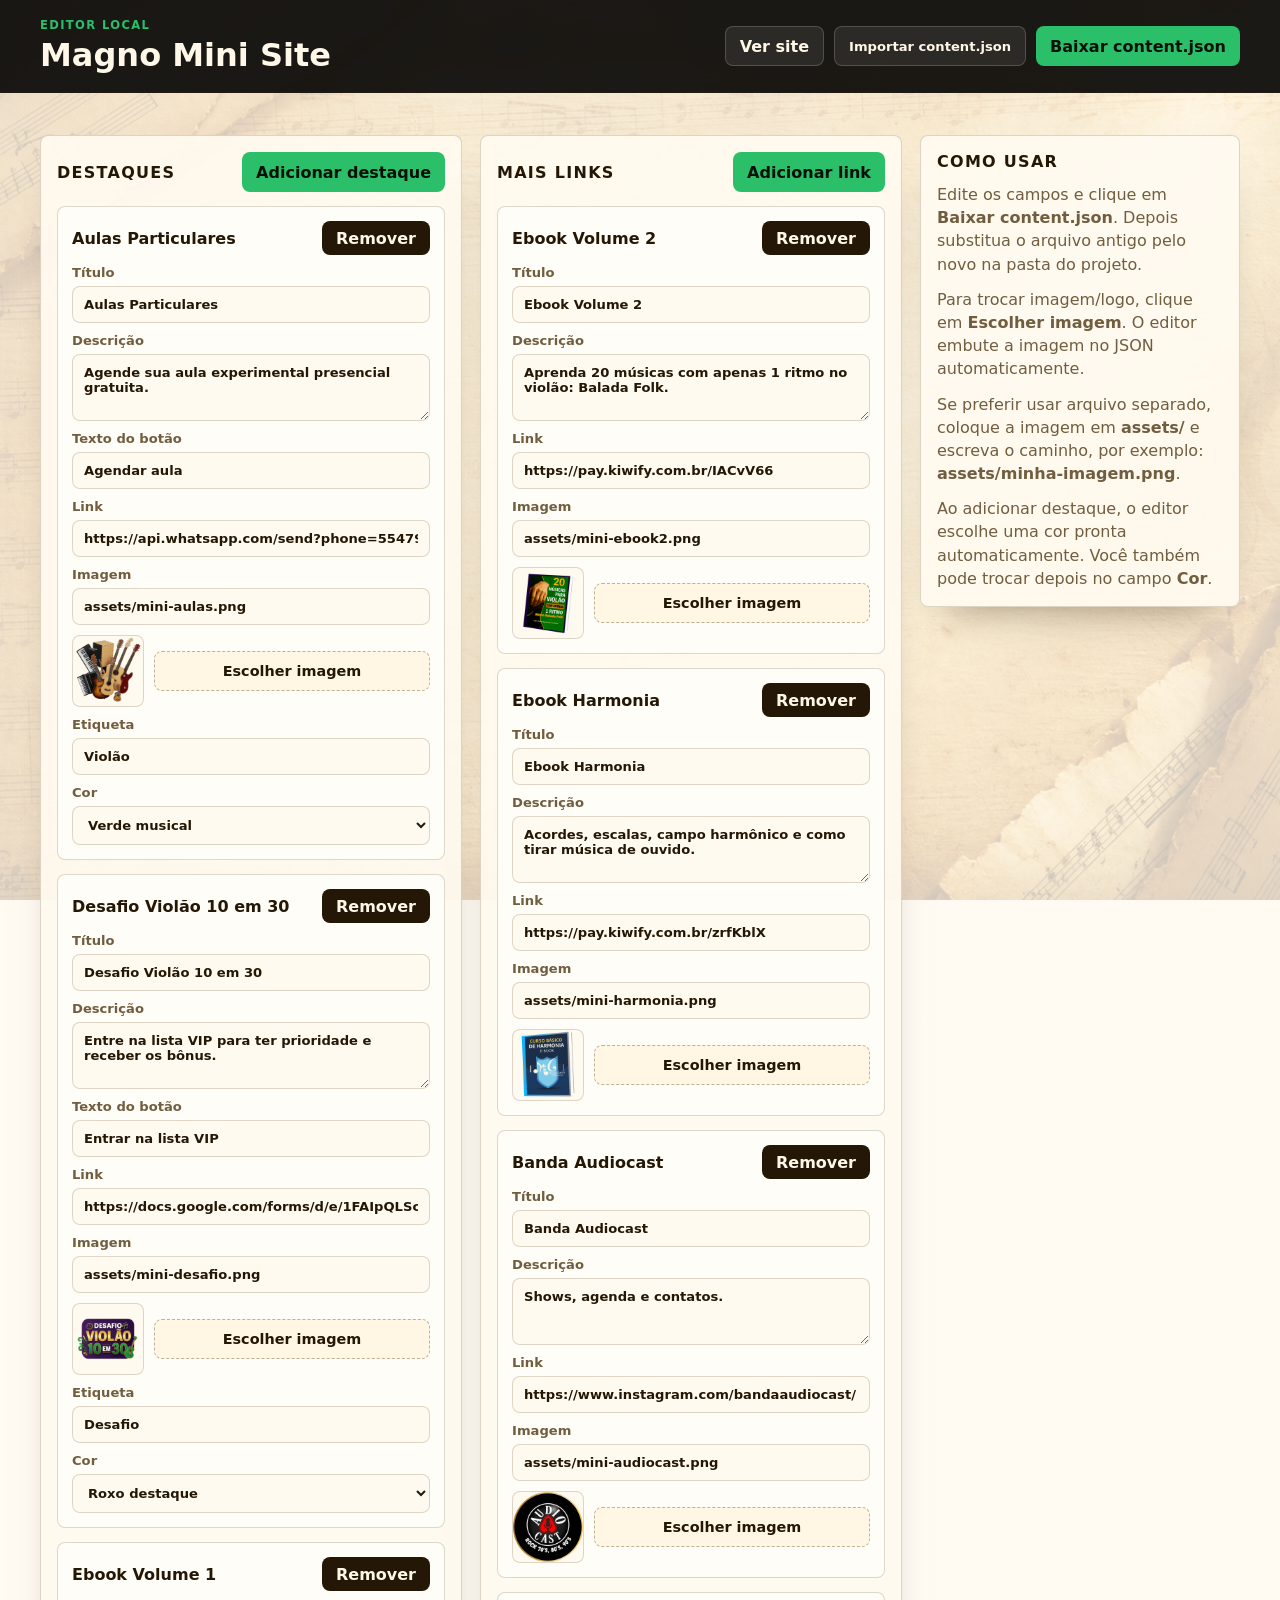
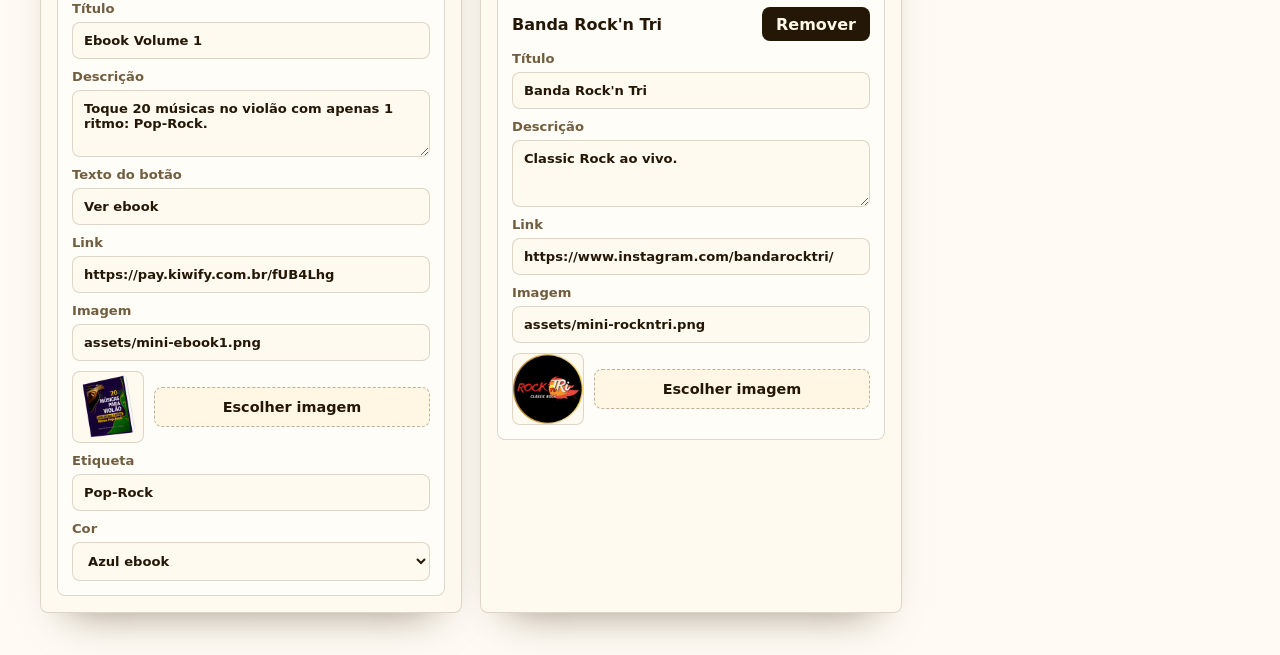
==== editor.html @ 5ca04ff6 "Cria mini-site editavel" ====
<!doctype html>
<html lang="pt-BR">
  <head>
    <meta charset="utf-8">
    <meta name="viewport" content="width=device-width, initial-scale=1">
    <title>Editor | Magno Mini Site</title>
    <link rel="stylesheet" href="editor.css">
  </head>
  <body>
    <header class="editor-header">
      <div>
        <p class="eyebrow">Editor local</p>
        <h1>Magno Mini Site</h1>
      </div>
      <div class="actions">
        <a class="ghost-button" href="index.html" target="_blank" rel="noopener noreferrer">Ver site</a>
        <label class="ghost-button file-button">Importar content.json <input id="import-json" type="file" accept="application/json,.json"></label>
        <button id="download-json" type="button">Baixar content.json</button>
      </div>
    </header>

    <main class="editor-layout">
      <p id="status-message" class="status-message" role="status"></p>

      <section class="panel">
        <div class="section-title">
          <h2>Destaques</h2>
          <button id="add-featured" type="button">Adicionar destaque</button>
        </div>
        <div id="featured-editor" class="form-list"></div>
      </section>

      <section class="panel">
        <div class="section-title">
          <h2>Mais links</h2>
          <button id="add-quick" type="button">Adicionar link</button>
        </div>
        <div id="quick-editor" class="form-list"></div>
      </section>

      <aside class="panel help-panel">
        <h2>Como usar</h2>
        <p>Edite os campos e clique em <strong>Baixar content.json</strong>. Depois substitua o arquivo antigo pelo novo na pasta do projeto.</p>
        <p>Para trocar imagem/logo, clique em <strong>Escolher imagem</strong>. O editor embute a imagem no JSON automaticamente.</p>
        <p>Se preferir usar arquivo separado, coloque a imagem em <strong>assets/</strong> e escreva o caminho, por exemplo: <strong>assets/minha-imagem.png</strong>.</p>
        <p>Ao adicionar destaque, o editor escolhe uma cor pronta automaticamente. Você também pode trocar depois no campo <strong>Cor</strong>.</p>
      </aside>
    </main>

    <template id="featured-template">
      <article class="item-card">
        <div class="item-card__top">
          <h3></h3>
          <button class="remove" type="button">Remover</button>
        </div>
        <label>Título <input data-field="title" type="text"></label>
        <label>Descrição <textarea data-field="description" rows="3"></textarea></label>
        <label>Texto do botão <input data-field="cta" type="text"></label>
        <label>Link <input data-field="url" type="url"></label>
        <label>Imagem <input data-field="image" type="text"></label>
        <div class="image-tools">
          <img class="image-preview" alt="">
          <label class="image-picker">Escolher imagem <input data-image-picker type="file" accept="image/*"></label>
        </div>
        <label>Etiqueta <input data-field="tag" type="text"></label>
        <label>Cor
          <select data-field="theme">
            <option value="green">Verde musical</option>
            <option value="purple">Roxo destaque</option>
            <option value="blue">Azul ebook</option>
            <option value="gold">Dourado premium</option>
            <option value="red">Vermelho palco</option>
            <option value="dark">Escuro premium</option>
          </select>
        </label>
      </article>
    </template>

    <template id="quick-template">
      <article class="item-card">
        <div class="item-card__top">
          <h3></h3>
          <button class="remove" type="button">Remover</button>
        </div>
        <label>Título <input data-field="title" type="text"></label>
        <label>Descrição <textarea data-field="description" rows="3"></textarea></label>
        <label>Link <input data-field="url" type="url"></label>
        <label>Imagem <input data-field="image" type="text"></label>
        <div class="image-tools">
          <img class="image-preview" alt="">
          <label class="image-picker">Escolher imagem <input data-image-picker type="file" accept="image/*"></label>
        </div>
      </article>
    </template>

    <script src="editor.js"></script>
  </body>
</html>
---- editor.css ----
:root {
  color-scheme: light;
  --bg: #f3ead7;
  --panel: #fffaf0;
  --ink: #241706;
  --muted: #715d3f;
  --line: rgba(74, 45, 9, 0.18);
  --gold: #c58a22;
  --green: #2bbf6a;
}

* {
  box-sizing: border-box;
}

body {
  margin: 0;
  font-family: Inter, ui-sans-serif, system-ui, -apple-system, BlinkMacSystemFont, "Segoe UI", sans-serif;
  background:
    linear-gradient(rgba(255, 250, 240, 0.78), rgba(255, 250, 240, 0.78)),
    url("assets/partitura-vintage-bg.png") center top / cover fixed;
  color: var(--ink);
}

button,
input,
textarea,
select {
  font: inherit;
}

.editor-header {
  position: sticky;
  top: 0;
  z-index: 10;
  display: flex;
  align-items: center;
  justify-content: space-between;
  gap: 18px;
  border-bottom: 1px solid var(--line);
  padding: 18px clamp(16px, 4vw, 40px);
  background: rgba(8, 7, 5, 0.92);
  color: #fff8e8;
  backdrop-filter: blur(14px);
}

.eyebrow,
h1,
h2,
h3,
p {
  margin: 0;
}

.eyebrow {
  color: var(--green);
  font-size: 0.72rem;
  font-weight: 900;
  letter-spacing: 0.12em;
  text-transform: uppercase;
}

h1 {
  margin-top: 4px;
  font-size: clamp(1.35rem, 3vw, 2rem);
}

.actions {
  display: flex;
  flex-wrap: wrap;
  gap: 10px;
  justify-content: flex-end;
}

button,
.ghost-button {
  min-height: 40px;
  display: inline-flex;
  align-items: center;
  justify-content: center;
  border: 0;
  border-radius: 8px;
  padding: 0 14px;
  background: var(--green);
  color: #061007;
  cursor: pointer;
  font-weight: 900;
  text-decoration: none;
}

.file-button,
.image-picker {
  cursor: pointer;
}

.file-button input,
.image-picker input {
  position: absolute;
  width: 1px;
  height: 1px;
  overflow: hidden;
  clip: rect(0, 0, 0, 0);
}

.ghost-button {
  border: 1px solid rgba(255, 255, 255, 0.18);
  background: rgba(255, 255, 255, 0.08);
  color: #fff8e8;
}

.editor-layout {
  display: grid;
  grid-template-columns: minmax(0, 1fr) minmax(0, 1fr) 320px;
  gap: 18px;
  padding: 24px clamp(16px, 4vw, 40px) 42px;
}

.status-message {
  grid-column: 1 / -1;
  min-height: 0;
  margin: 0;
  color: #155728;
  font-weight: 900;
}

.panel {
  border: 1px solid var(--line);
  border-radius: 8px;
  padding: 16px;
  background: rgba(255, 250, 240, 0.92);
  box-shadow: 0 24px 42px -28px rgba(49, 30, 8, 0.55);
}

.section-title,
.item-card__top {
  display: flex;
  align-items: center;
  justify-content: space-between;
  gap: 12px;
}

.section-title {
  margin-bottom: 14px;
}

h2 {
  font-size: 1rem;
  letter-spacing: 0.08em;
  text-transform: uppercase;
}

.form-list {
  display: grid;
  gap: 14px;
}

.item-card {
  display: grid;
  gap: 10px;
  border: 1px solid var(--line);
  border-radius: 8px;
  padding: 14px;
  background: #fffdf7;
}

.item-card h3 {
  font-size: 1rem;
}

.remove {
  min-height: 34px;
  background: #241706;
  color: #fff8e8;
}

.image-tools {
  display: grid;
  grid-template-columns: 72px 1fr;
  align-items: center;
  gap: 10px;
}

.image-preview {
  width: 72px;
  height: 72px;
  border: 1px solid var(--line);
  border-radius: 8px;
  background: #fffaf0;
  object-fit: contain;
}

.image-preview[src=""] {
  display: none;
}

.image-picker {
  min-height: 40px;
  display: inline-flex;
  align-items: center;
  justify-content: center;
  border: 1px dashed rgba(74, 45, 9, 0.35);
  border-radius: 8px;
  padding: 0 12px;
  background: #fff7e4;
  color: var(--ink);
  font-size: 0.9rem;
  font-weight: 900;
}

label {
  display: grid;
  gap: 6px;
  color: var(--muted);
  font-size: 0.82rem;
  font-weight: 800;
}

input,
textarea,
select {
  width: 100%;
  border: 1px solid var(--line);
  border-radius: 8px;
  padding: 10px 11px;
  background: #fffaf0;
  color: var(--ink);
}

textarea {
  resize: vertical;
}

.help-panel {
  position: sticky;
  top: 96px;
  align-self: start;
  display: grid;
  gap: 12px;
}

.help-panel p {
  color: var(--muted);
  line-height: 1.45;
}

@media (max-width: 980px) {
  .editor-layout {
    grid-template-columns: 1fr;
  }

  .help-panel {
    position: static;
  }
}

@media (max-width: 620px) {
  .editor-header {
    position: static;
    align-items: flex-start;
    flex-direction: column;
  }

  .actions {
    justify-content: flex-start;
  }
}
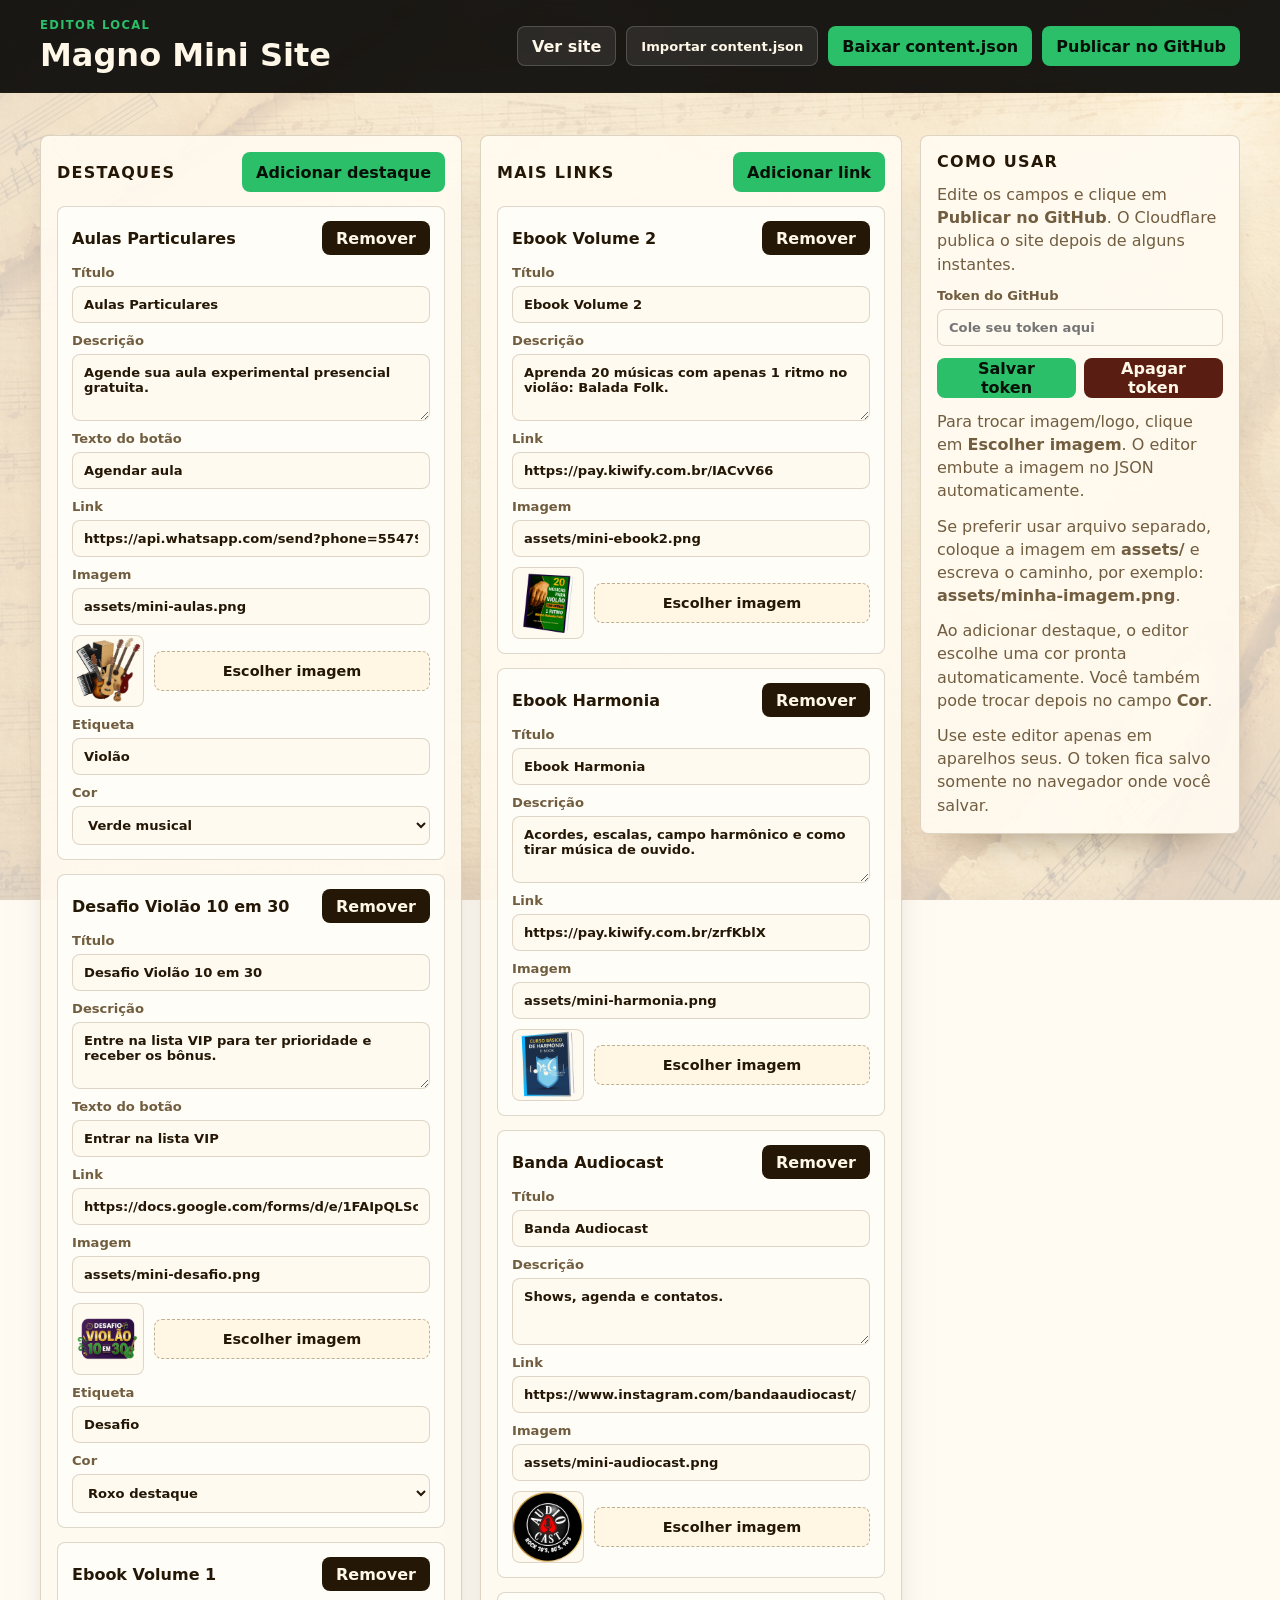
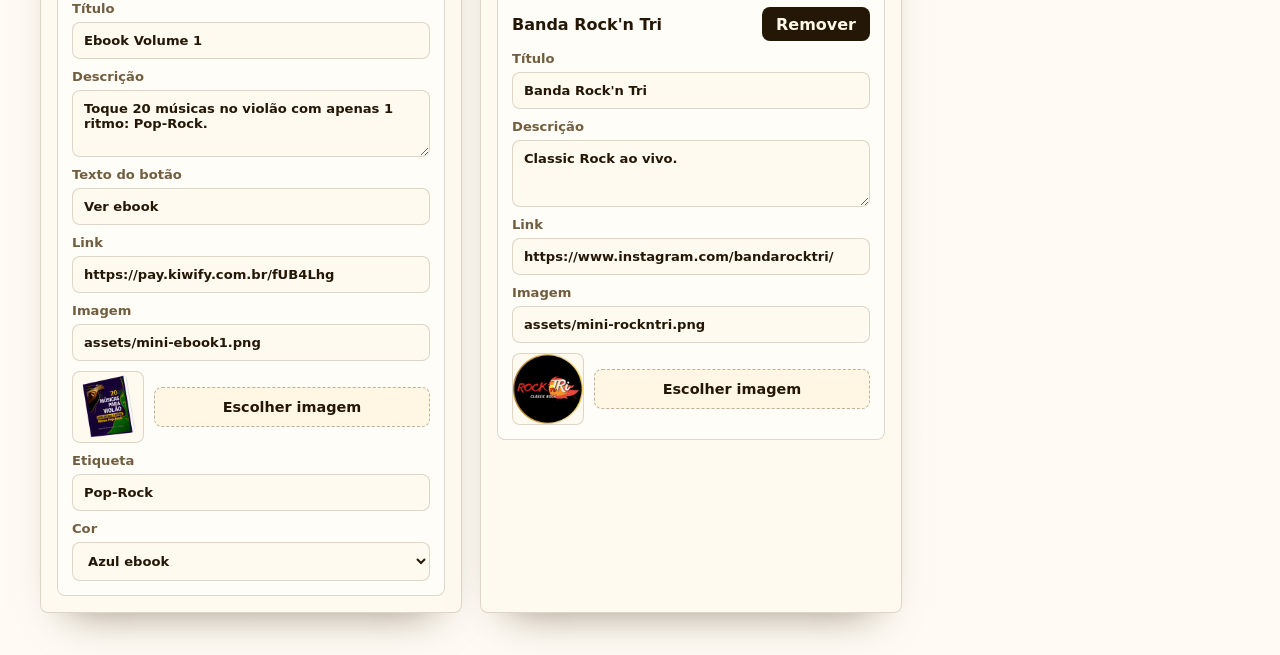
==== commit 46e03f83: "Permite publicar conteudo pelo editor online" ====
--- a/editor.html
+++ b/editor.html
@@ -3,6 +3,7 @@
   <head>
     <meta charset="utf-8">
     <meta name="viewport" content="width=device-width, initial-scale=1">
+    <meta name="robots" content="noindex">
     <title>Editor | Magno Mini Site</title>
     <link rel="stylesheet" href="editor.css">
   </head>
@@ -16,6 +17,7 @@
         <a class="ghost-button" href="index.html" target="_blank" rel="noopener noreferrer">Ver site</a>
         <label class="ghost-button file-button">Importar content.json <input id="import-json" type="file" accept="application/json,.json"></label>
         <button id="download-json" type="button">Baixar content.json</button>
+        <button id="publish-github" type="button">Publicar no GitHub</button>
       </div>
     </header>
 
@@ -40,10 +42,16 @@
 
       <aside class="panel help-panel">
         <h2>Como usar</h2>
-        <p>Edite os campos e clique em <strong>Baixar content.json</strong>. Depois substitua o arquivo antigo pelo novo na pasta do projeto.</p>
+        <p>Edite os campos e clique em <strong>Publicar no GitHub</strong>. O Cloudflare publica o site depois de alguns instantes.</p>
+        <label>Token do GitHub <input id="github-token" type="password" autocomplete="off" placeholder="Cole seu token aqui"></label>
+        <div class="token-actions">
+          <button id="save-token" type="button">Salvar token</button>
+          <button id="clear-token" class="danger-button" type="button">Apagar token</button>
+        </div>
         <p>Para trocar imagem/logo, clique em <strong>Escolher imagem</strong>. O editor embute a imagem no JSON automaticamente.</p>
         <p>Se preferir usar arquivo separado, coloque a imagem em <strong>assets/</strong> e escreva o caminho, por exemplo: <strong>assets/minha-imagem.png</strong>.</p>
         <p>Ao adicionar destaque, o editor escolhe uma cor pronta automaticamente. Você também pode trocar depois no campo <strong>Cor</strong>.</p>
+        <p>Use este editor apenas em aparelhos seus. O token fica salvo somente no navegador onde você salvar.</p>
       </aside>
     </main>
 
--- a/editor.css
+++ b/editor.css
@@ -18,7 +18,7 @@
   font-family: Inter, ui-sans-serif, system-ui, -apple-system, BlinkMacSystemFont, "Segoe UI", sans-serif;
   background:
     linear-gradient(rgba(255, 250, 240, 0.78), rgba(255, 250, 240, 0.78)),
-    url("assets/partitura-vintage-bg.png") center top / cover fixed;
+    url("assets/partitura-vintage-bg.jpg") center top / cover fixed;
   color: var(--ink);
 }
 
@@ -173,6 +173,17 @@
   color: #fff8e8;
 }
 
+.danger-button {
+  background: #5a1d12;
+  color: #fff8e8;
+}
+
+.token-actions {
+  display: grid;
+  grid-template-columns: 1fr 1fr;
+  gap: 8px;
+}
+
 .image-tools {
   display: grid;
   grid-template-columns: 72px 1fr;
@@ -254,6 +265,12 @@
 }
 
 @media (max-width: 620px) {
+  body {
+    background:
+      linear-gradient(rgba(255, 250, 240, 0.78), rgba(255, 250, 240, 0.78)),
+      url("assets/partitura-vintage-bg-mobile.jpg") center top / cover fixed;
+  }
+
   .editor-header {
     position: static;
     align-items: flex-start;
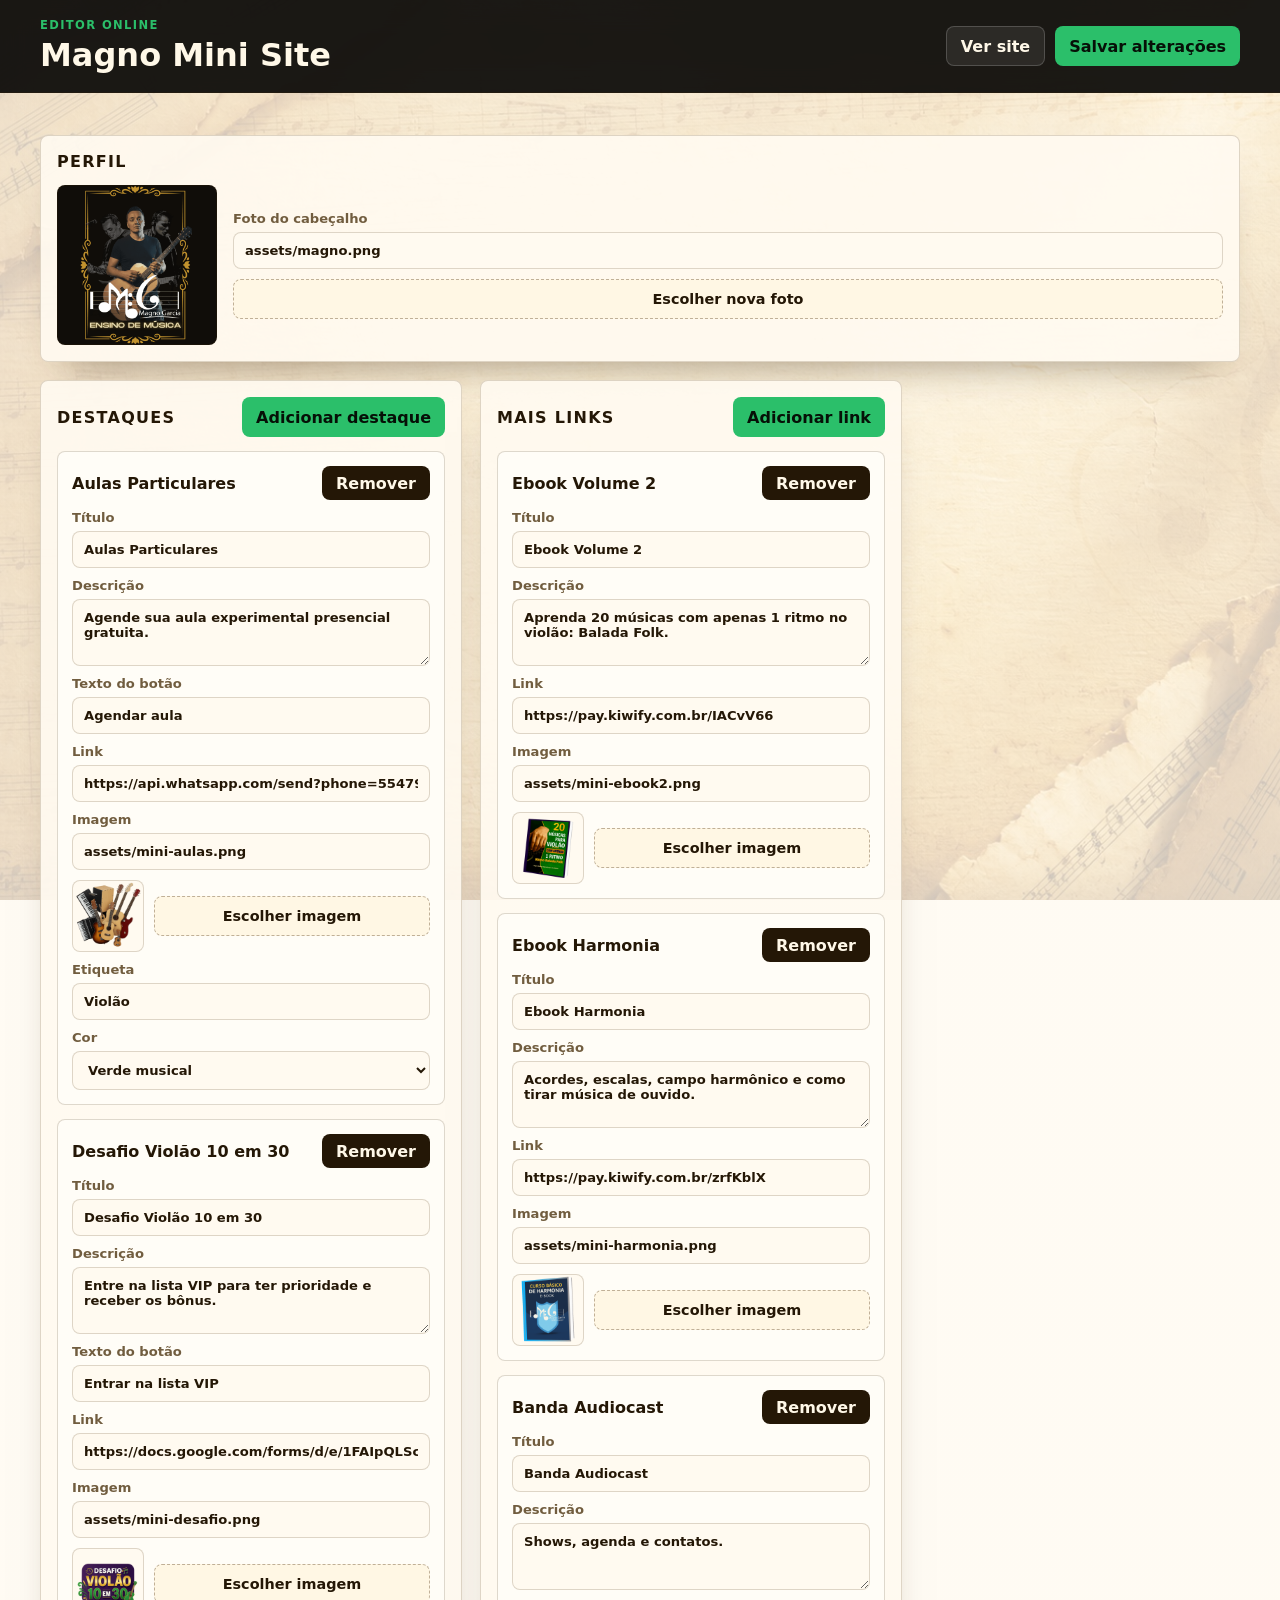
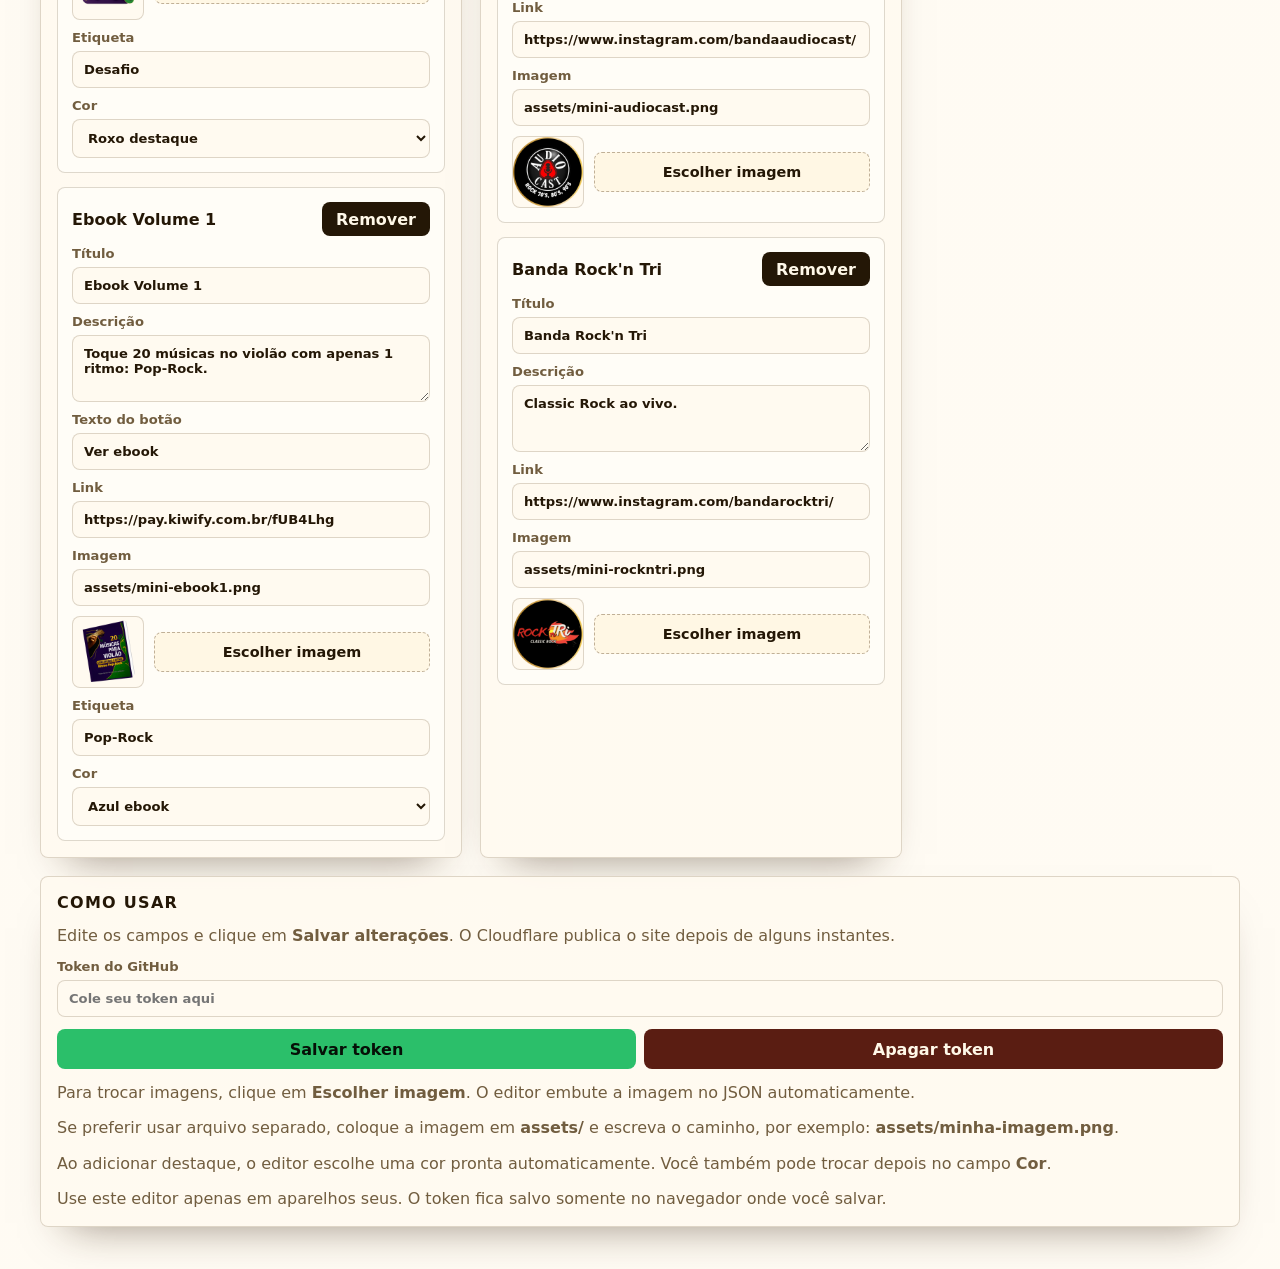
==== commit b7dac754: "Simplifica editor e permite trocar foto do perfil" ====
--- a/editor.html
+++ b/editor.html
@@ -10,19 +10,30 @@
   <body>
     <header class="editor-header">
       <div>
-        <p class="eyebrow">Editor local</p>
+        <p class="eyebrow">Editor online</p>
         <h1>Magno Mini Site</h1>
       </div>
       <div class="actions">
         <a class="ghost-button" href="index.html" target="_blank" rel="noopener noreferrer">Ver site</a>
-        <label class="ghost-button file-button">Importar content.json <input id="import-json" type="file" accept="application/json,.json"></label>
-        <button id="download-json" type="button">Baixar content.json</button>
-        <button id="publish-github" type="button">Publicar no GitHub</button>
+        <button id="save-changes" type="button">Salvar alterações</button>
       </div>
     </header>
 
     <main class="editor-layout">
       <p id="status-message" class="status-message" role="status"></p>
+
+      <section class="panel">
+        <div class="section-title">
+          <h2>Perfil</h2>
+        </div>
+        <div class="profile-editor">
+          <img id="profile-preview" class="profile-preview" alt="Foto atual do cabeçalho">
+          <div class="profile-fields">
+            <label>Foto do cabeçalho <input id="profile-image-input" type="text"></label>
+            <label class="image-picker">Escolher nova foto <input id="profile-image-picker" type="file" accept="image/*"></label>
+          </div>
+        </div>
+      </section>
 
       <section class="panel">
         <div class="section-title">
@@ -42,13 +53,13 @@
 
       <aside class="panel help-panel">
         <h2>Como usar</h2>
-        <p>Edite os campos e clique em <strong>Publicar no GitHub</strong>. O Cloudflare publica o site depois de alguns instantes.</p>
+        <p>Edite os campos e clique em <strong>Salvar alterações</strong>. O Cloudflare publica o site depois de alguns instantes.</p>
         <label>Token do GitHub <input id="github-token" type="password" autocomplete="off" placeholder="Cole seu token aqui"></label>
         <div class="token-actions">
           <button id="save-token" type="button">Salvar token</button>
           <button id="clear-token" class="danger-button" type="button">Apagar token</button>
         </div>
-        <p>Para trocar imagem/logo, clique em <strong>Escolher imagem</strong>. O editor embute a imagem no JSON automaticamente.</p>
+        <p>Para trocar imagens, clique em <strong>Escolher imagem</strong>. O editor embute a imagem no JSON automaticamente.</p>
         <p>Se preferir usar arquivo separado, coloque a imagem em <strong>assets/</strong> e escreva o caminho, por exemplo: <strong>assets/minha-imagem.png</strong>.</p>
         <p>Ao adicionar destaque, o editor escolhe uma cor pronta automaticamente. Você também pode trocar depois no campo <strong>Cor</strong>.</p>
         <p>Use este editor apenas em aparelhos seus. O token fica salvo somente no navegador onde você salvar.</p>
--- a/editor.css
+++ b/editor.css
@@ -115,6 +115,10 @@
   padding: 24px clamp(16px, 4vw, 40px) 42px;
 }
 
+.editor-layout > .panel:first-of-type {
+  grid-column: 1 / -1;
+}
+
 .status-message {
   grid-column: 1 / -1;
   min-height: 0;
@@ -191,6 +195,27 @@
   gap: 10px;
 }
 
+.profile-editor {
+  display: grid;
+  grid-template-columns: 160px minmax(0, 1fr);
+  gap: 16px;
+  align-items: center;
+}
+
+.profile-preview {
+  width: 160px;
+  height: 160px;
+  border: 1px solid var(--line);
+  border-radius: 8px;
+  background: #100d09;
+  object-fit: cover;
+}
+
+.profile-fields {
+  display: grid;
+  gap: 10px;
+}
+
 .image-preview {
   width: 72px;
   height: 72px;
@@ -280,4 +305,14 @@
   .actions {
     justify-content: flex-start;
   }
-}
+
+  .profile-editor {
+    grid-template-columns: 1fr;
+  }
+
+  .profile-preview {
+    width: 100%;
+    height: auto;
+    aspect-ratio: 1;
+  }
+}
